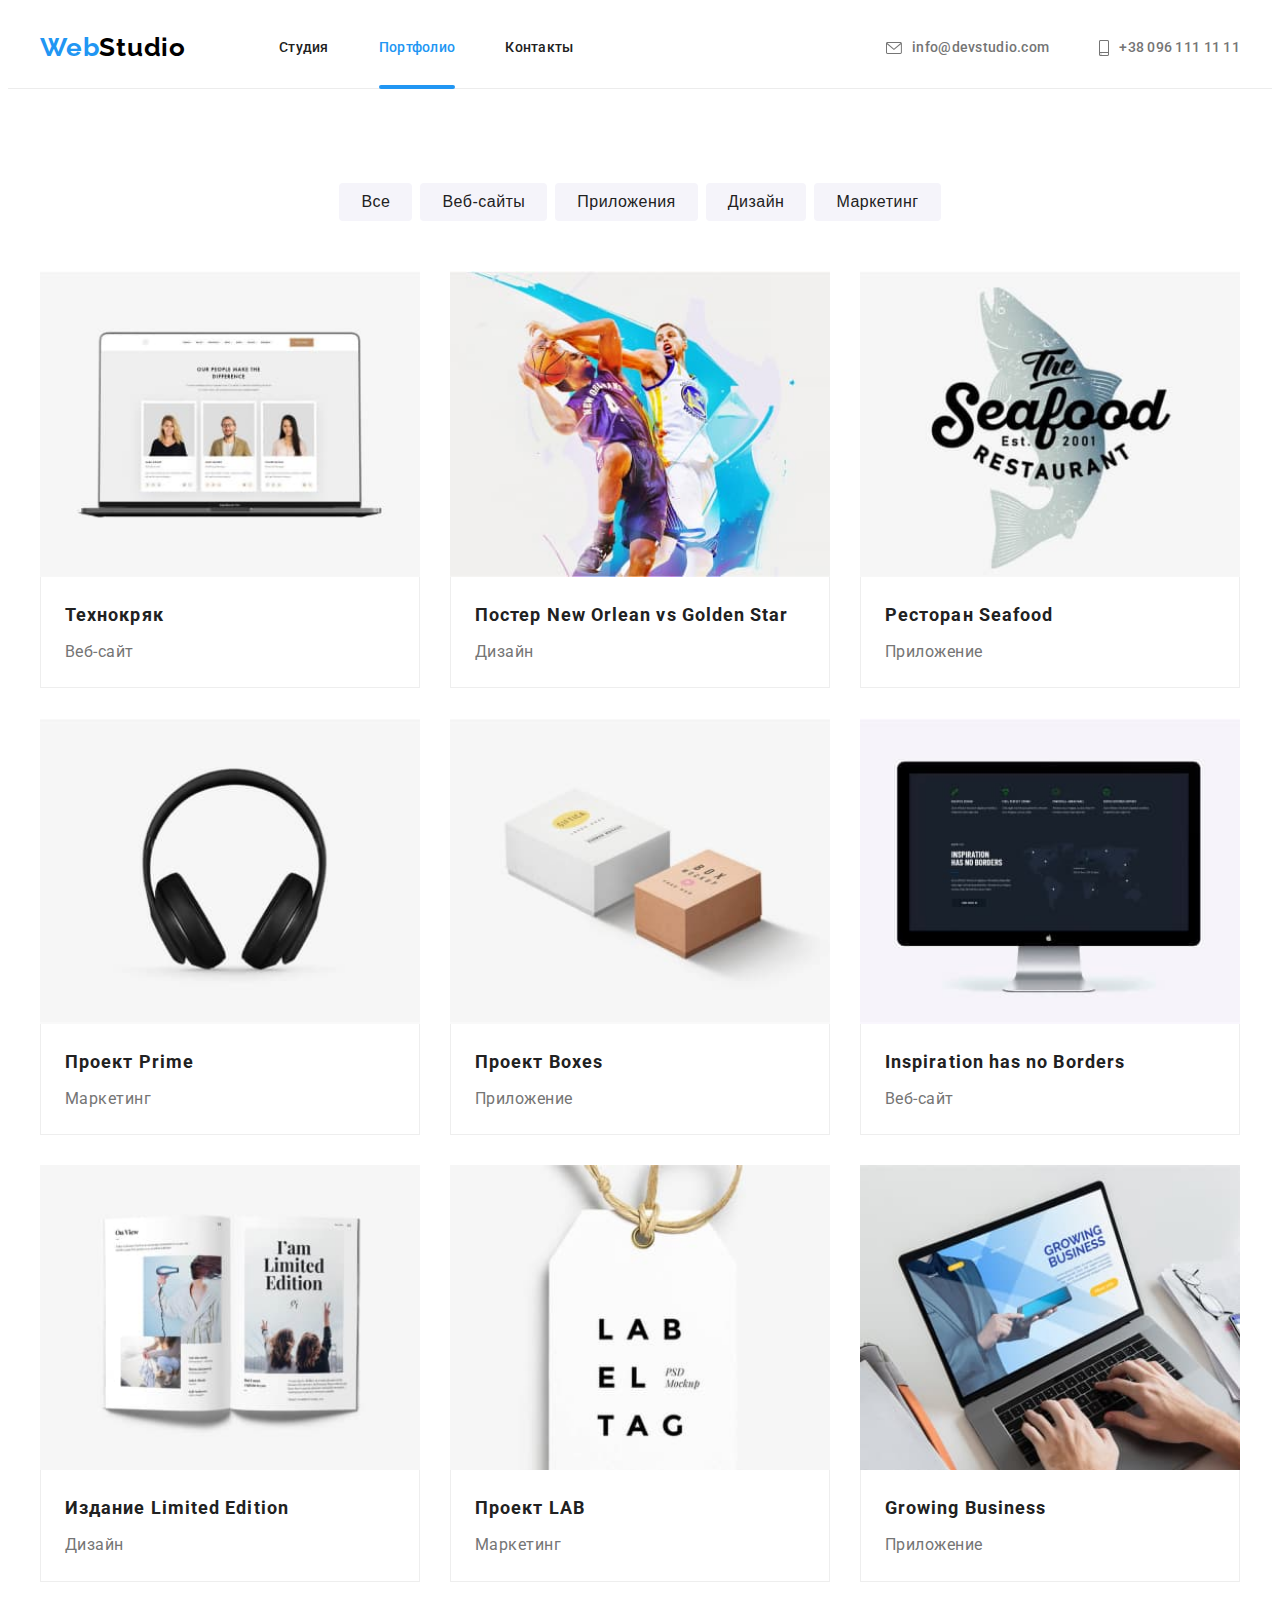
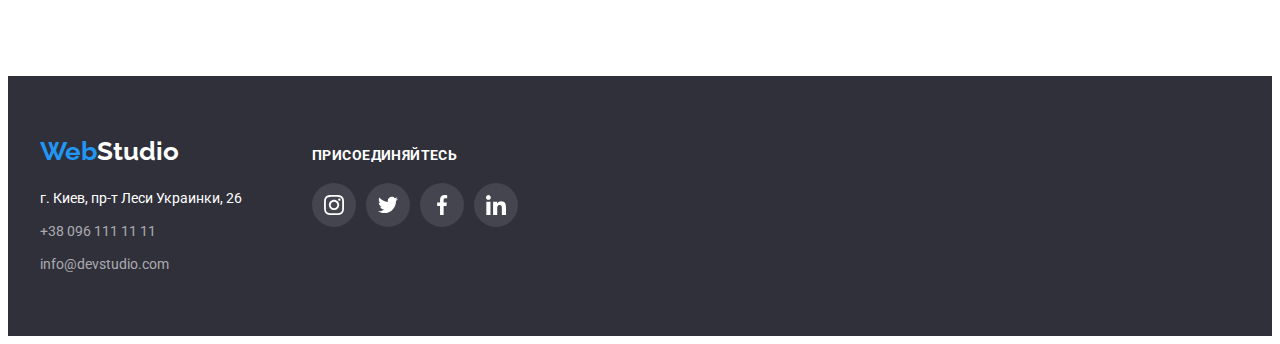
==== portfolio.html @ 2e7bf2f1 "исходные файлы + формы" ====
<!DOCTYPE html>
<html lang="ru">

<head>
    <meta charset="UTF-8">
    <meta http-equiv="X-UA-Compatible" content="IE=edge">
    <meta name="viewport" content="width=device-width, initial-scale=1.0">
    <title>ВебСтудия</title>
    <link rel="preconnect" href="https://fonts.googleapis.com">
    <link rel="preconnect" href="https://fonts.gstatic.com" crossorigin>
    <link href="https://fonts.googleapis.com/css2?family=Raleway:wght@700&family=Roboto:wght@400;500;700;900&display=swap"
        rel="stylesheet">
    <link rel="stylesheet" href="https://cdnjs.cloudflare.com/ajax/libs/modern-normalize/1.1.0/modern-normalize.min.css"
            integrity="sha512-wpPYUAdjBVSE4KJnH1VR1HeZfpl1ub8YT/NKx4PuQ5NmX2tKuGu6U/JRp5y+Y8XG2tV+wKQpNHVUX03MfMFn9Q=="
            crossorigin="anonymous" referrerpolicy="no-referrer" />
    <link rel="stylesheet" href="./css/styles.css">

</head>

<body>
    
    <!-- Шапка -->
   
<header class="header-box">
    <div class="nav-container container">
        <nav class="navbar">
            <a href="#" class="logo"><span class="accent">Web</span>Studio
            </a>
            <ul class="nav-links">
                <li class="nav-item"><a href="./index.html" class="nav-link">Студия</a></li>
                <li class="nav-item"><a href="./portfolio.html" class="nav-link current">Портфолио</a></li>
                <li class="nav-item"><a href="#" class="nav-link">Контакты</a></li>
            </ul>
        </nav>
        <ul class="contacts-links">
            <li class="contact-item"><a href="mailto:info@devstudio.com" class="contacts-link"><svg class="icon-envelope" width="16"
                        height="12">
                        <use href="./images/icon-sprite/icons.svg#icon-envelope"></use>
                    </svg>info@devstudio.com</a></li>
            <li class="contact-item"><a href="tel:+380961111111" class="contacts-link"><svg class="icon-smartphone"
                        width="10" height="16">
                        <use href="./images/icon-sprite/icons.svg#icon-smartphone"></use>
                    </svg> +38 096 111 11 11</a></li>
            

        </ul>
    </div>
</header>   
 <main>
        
       <section class="section">
           <div class="container">
           <h1 class="visually-hidden">portfolio</h1>
          <ul class="list-btns">
              <li class="item-btns"><button type="button" name="Все" class="item-btn">Все</button></li>
              <li class="item-btns"><button type="button" name="Веб-сайты" class="item-btn">Веб-сайты</button></li>
              <li class="item-btns"><button type="button" name="Приложения" class="item-btn">Приложения</button></li>
              <li class="item-btns"><button type="button" name="Дизайн" class="item-btn">Дизайн</button></li>
              <li class="item-btns"><button type="button" name="Маркетинг" class="item-btn">Маркетинг</button></li>
          </ul>
           <ul class="list-links">
               <li class="flex-element">
                    <a href="#" class="item-link">
                    <div class="img-thumb">
                        <img src="./images/portfolio/portfolio-1.jpg" alt="Веб-сайт Технокряк" width="370">
                        <div class="img-overlay">
                          <p>Технокряк это современная площадка распространения коронавируса. Компании используют этуплатформу для цифрового
                          шпионажа и атак на защищённые сервера конкурентов</p>
                        </div>
                    </div>
                       
                    
                        <div class="desc">
                            <h2 class="title-link">Технокряк</h2>
                            <p class="text-link">Веб-сайт</p>
                        </div>
                        
                    </a>
                  
               </li>

               <li class="flex-element">
                    <a href="#" class="item-link">
                        <div class="img-thumb">
                            <img src="./images/portfolio/portfolio-2.jpg" alt="Дизайн постера" width="370">
                            <div class="img-overlay">
                                <p>Технокряк это современная площадка распространения коронавируса. Компании используют эту
                                платформу для цифрового
                                шпионажа и атак на защищённые сервера конкурентов</p>
                            </div>
                        </div>
                        
                        <div class="desc">
                            <h2 class="title-link">Постер New Orlean vs Golden Star</h2>
                            <p class="text-link">Дизайн</p>
                        </div>
                        
                    </a> 
                   
               </li>

               <li class="flex-element">
                    <a href="#" class="item-link">
                        <div class="img-thumb">
                            <img src="./images/portfolio/portfolio-3.jpg" alt="Приложение для ресторана" width="370">
                            <div class="img-overlay">
                                <p>Технокряк это современная площадка распространения коронавируса. Компании используют этуплатформу для цифрового
                                    шпионажа и атак на защищённые сервера конкурентов</p>
                            </div>
                        </div>
        
                        
                        <div class="desc">
                            <h2 class="title-link">Ресторан Seafood</h2>
                            <p class="text-link">Приложение</p>
                        </div>
                        
                    </a>
                    
               </li>

               <li class="flex-element">
                    <a href="#" class="item-link">
                        <div class="img-thumb">
                            <img src="./images/portfolio/portfolio-4.jpg" alt="Маркетинг проекта" width="370">
                            <div class="img-overlay">
                                <p>Технокряк это современная площадка распространения коронавируса. Компании используют этуплатформу для цифрового
                                    шпионажа и атак на защищённые сервера конкурентов</p>
                            </div>
                        </div>
                     
                        <div class="desc">
                            <h2 class="title-link">Проект Prime</h2>
                            <p class="text-link">Маркетинг</p>
                        </div>
                        
                    </a>
                  
               </li>

               <li class="flex-element">
                    <a href="#" class="item-link">
                        <div class="img-thumb">
                            <img src="./images/portfolio/portfolio-5.jpg" alt="Приложение коробки" width="370">
                            <div class="img-overlay">
                                <p>Технокряк это современная площадка распространения коронавируса. Компании используют этуплатформу для цифрового
                                    шпионажа и атак на защищённые сервера конкурентов</p>
                            </div>
                        </div>
                                             
                        <div class="desc">
                            <h2 class="title-link">Проект Boxes</h2>
                            <p class="text-link">Приложение</p>
                        </div>
                       
                    </a>
                   
               </li>

               <li class="flex-element">
                    <a href="#" class="item-link">
                        <div class="img-thumb">
                            <img src="./images/portfolio/portfolio-6.jpg" alt="Веб-сайт вдохновение" width="370">
                            <div class="img-overlay">
                                <p>Технокряк это современная площадка распространения коронавируса. Компании используют этуплатформу для цифрового
                                    шпионажа и атак на защищённые сервера конкурентов</p>
                            </div>
                        </div>
                      
                        <div class="desc">
                            <h2 class="title-link">Inspiration has no Borders</h2>
                            <p class="text-link">Веб-сайт</p>
                        </div>
                        
                    </a>
                   
               </li>

               <li class="flex-element">
                    <a href="#" class="item-link">
                        <div class="img-thumb">
                            <img src="./images/portfolio/portfolio-7.jpg" alt="Дизайн издания" width="370">
                            <div class="img-overlay">
                                <p>Технокряк это современная площадка распространения коронавируса. Компании используют этуплатформу для цифрового
                                    шпионажа и атак на защищённые сервера конкурентов</p>
                            </div>
                        </div>
                       
                        <div class="desc">
                            <h2 class="title-link">Издание Limited Edition</h2>
                            <p class="text-link">Дизайн </p>
                        </div>
                        
                    </a>
                   
               </li>

               <li class="flex-element">
                    <a href="#" class="item-link">
                        <div class="img-thumb">
                            <img src="./images/portfolio/portfolio-8.jpg" alt="Маркетинг лаборатории" width="370">
                            <div class="img-overlay">
                                <p>Технокряк это современная площадка распространения коронавируса. Компании используют этуплатформу для цифрового
                                    шпионажа и атак на защищённые сервера конкурентов</p>
                            </div>
                        </div>
                      
                        <div class="desc">
                            <h2 class="title-link">Проект LAB</h2>
                            <p class="text-link">Маркетинг</p>
                        </div>
                        
                    </a>
                   
               </li>

               <li class="flex-element">
                    <a href="" class="item-link">
                        <div class="img-thumb">
                            <img src="./images/portfolio/portfolio-9.jpg" alt="Приложение бизнес" width="370">
                            <div class="img-overlay">
                                <p>Технокряк это современная площадка распространения коронавируса. Компании используют этуплатформу для цифрового
                                шпионажа и атак на защищённые сервера конкурентов</p>
                            </div>
                        </div>
                      
                        <div class="desc">
                            <h2 class="title-link">Growing Business</h2>
                            <p class="text-link">Приложение</p>
                        </div>
                        
                    </a>
                   
               </li>
           </ul>
        </div>
       </section> 
        

    </main>
    <!-- footer -->
    <footer class="footer-box">
        <div class="container footer-container">
            
                <div class="address-box">
                    <a href="#" class="logo-white"><span class="accent">
                            Web</span>Studio
                    </a>
    
                    <address class="address">
                        <ul clas="address-list">
                            <li class="address-item">
                                <p class="list-text text-white">г. Киев, пр-т Леси Украинки, 26</p>
                            </li>
                            <li class="address-item">
                                <a href="tel:+380961111111" class="list-text footer-contact">+38 096 111 11 11</a>
                            </li>
                            <li class="address-item">
                                <a href="mailto:info@devstudio.com" class="list-text footer-contact">info@devstudio.com</a>
                            </li>
                        </ul>
                    </address>
                </div>
                <div class="social-box">
                    <h3 class="join-suptitle">присоединяйтесь</h3>
                    <ul class="items-list">
                        <li class="social-item social-footer">
                            <a href="#" class="social-link">
                                <svg class="icon-instagram" width="20" height="20">
                                    <use href="./images/icon-sprite/icons.svg#icon-instagram"></use>
                                </svg>
                            </a>
                        </li>
                        <li class="social-item social-footer">
                            <a href="#" class="social-link">
                                <svg class="icon-twitter" width="20" height="20">
                                    <use href="./images/icon-sprite/icons.svg#icon-twitter"></use>
                                </svg>
                            </a>
                        </li>
                        <li class="social-item social-footer">
                            <a href="#" class="social-link">
                                <svg class="icon-facebook" width="20" height="20">
                                    <use href="./images/icon-sprite/icons.svg#icon-facebook"></use>
                                </svg>
                            </a>
                        </li>
                        <li class="social-item social-footer">
                            <a href="#" class="social-link">
                                <svg class="icon-linkedin" width="20" height="20">
                                    <use href="./images/icon-sprite/icons.svg#icon-linkedin"></use>
                                </svg>
                            </a>
                        </li>
                    </ul>
                </div>
            
        </div>
    
    
    </footer>
    </body>
    
    </html>
---- css/styles.css ----
:root {
  --primary-color: #ffffff;
  --secondary-color: #f5f4fa;
  --accent-color: #2196f3;

  --text-primary: #757575;
  --text-secondary: #212121;
  --text-white: #ffffff;
  --timing-function: cubic-bezier(0.4, 0, 0.2, 1);

  /* color hero, footer #2f303a*/
}

body {
  font-family: 'Roboto', sans-serif;
  color: var(--text-primary);
}
/* Utilities */
h1,
h2,
h3,
p {
  margin: 0;
}

ul {
  padding: 0;
  margin: 0;
  list-style: none;
}
a {
  text-decoration: none;
}

.section {
  max-width: 1600px;
  margin-right: auto;
  margin-left: auto;
  padding-top: 94px;
  padding-bottom: 94px;
}

.container {
  width: 1200px;
  padding-left: 15px;
  padding-right: 15px;
  /* outline: 1px solid green; */
  margin-left: auto;
  margin-right: auto;
}

/* Header */
.header-box {
  height: 80px;
  border-bottom: 1px solid #ececec;
}
.nav-container {
  display: flex;
}
.logo {
  /* display: flex;
  align-items: center; */
  font-family: 'Raleway', sans-serif;
  font-weight: 700;
  font-size: 26px;
  line-height: 1.2;
  color: #000000;
  text-decoration: none;
  letter-spacing: 0.03em;
}
.accent {
  color: var(--accent-color);
}
.navbar {
  display: flex;
  align-items: center;
}
.nav-link {
  font-weight: 500;
  font-size: 14px;
  line-height: 1.14;
  color: var(--text-secondary);
  letter-spacing: 0.02em;
  padding-top: 32px;
  padding-bottom: 32px;
  display: block;
  text-decoration: none;
  transition: color 250ms var(--timing-function);
}

.nav-item + .nav-item {
  margin-left: 50px;
}
.nav-item {
  position: relative;
  align-items: center;
}
.nav-container {
  display: flex;
  align-items: center;
}

.nav-links {
  display: flex;
  list-style: none;
  margin-left: 93px;
}

.nav-link:hover,
.nav-link:focus,
.contacts-link:hover,
.contacts-link:focus,
.current {
  color: var(--accent-color);
}
.nav-link.current::after {
  content: '';

  position: absolute;
  bottom: -1px;
  left: 0;

  display: block;
  width: 100%;
  height: 4px;
  border-radius: 2px;
  background-color: var(--accent-color);
}
.contact-item + .contact-item {
  margin-left: 50px;
}

.contacts-link {
  display: flex;
  font-weight: 500;
  font-size: 14px;
  line-height: 1.14;
  color: var(--text-primary);
  letter-spacing: 0.02em;
  text-decoration: none;
  align-items: center;
  transition: color 250ms var(--timing-function);
}
.contacts-links {
  display: flex;
  margin-left: auto;
  align-items: center;
}
.contacts-link:hover svg,
.contacts-link:focus svg {
  fill: var(--accent-color);
}
.icon-smartphone {
  fill: var(--text-primary);
  margin-right: 10px;
  transition: fill 250ms var(--timing-function);
}
.icon-envelope {
  fill: var(--text-primary);
  margin-right: 10px;
}

/* Hero */

.title-hero {
  font-weight: 900;
  font-size: 44px;
  line-height: 1.4;
  color: var(--text-white);
  letter-spacing: 0.06em;
  text-align: center;
  text-transform: uppercase;
}
.hero-box {
  max-width: 1600px;
  padding-top: 200px;
  padding-bottom: 200px;
  background: #2f303a;
  text-align: center;
  margin-left: auto;
  margin-right: auto;
  background-size: cover;
  background-position: center;
  background-image: linear-gradient(to right, rgba(47, 48, 58, 0.4), rgba(47, 48, 58, 0.4)),
    url(../images/Img-bg.jpg);
}
.hero-btn {
  display: inline-block;
  background: var(--accent-color);
  color: var(--text-white);
  width: 200px;
  height: 50px;
  box-shadow: 0px 4px 4px rgba(0, 0, 0, 0.15);
  border-radius: 4px;
  border: transparent;
  cursor: pointer;
  align-items: center;
  text-align: center;
  padding: 10px 32px;
  margin-top: 30px;
  transition: color 250ms var(--timing-function);
  cursor: pointer;
}
.hero-btn:hover,
.hero-btn:focus {
  background: #188ce8;
}

/* Advantages  */

.advantage-list {
  display: flex;
}

.advantag-box {
  margin-right: -30px;
  margin-bottom: -30px;
}
.advantage-item {
  flex-basis: calc((100%-30 * 3) / 4);
}
.advantage-item:not(:last-child) {
  margin-right: 30px;
}
/* .advantage-item::before {
  display: block;
  content: '';
  height: 120px;
  background-size: 60px;
  background-repeat: no-repeat;
  background-position: center;
  background-color: var(--secondary-color);
}
.icon-antena::before {
  background-image: url(../images/icon-advantage/antenna_.svg);
}
.icon-clock::before {
  background-image: url(../images/icon-advantage/clock_.svg);
}
.icon-diagram::before {
  background-image: url(../images/icon-advantage/diagram_.svg);
}
.icon-astronaut::before {
  background-image: url(../images/icon-advantage/astronaut_.svg);
} */
.visually-hidden {
  position: absolute;
  clip: rect(0 0 0 0);
  width: 1px;
  height: 1px;
  margin: -1px;
}
.advantages-subtitle {
  font-weight: 700;
  font-size: 14px;
  line-height: 1.14;
  letter-spacing: 0.03em;
  color: var(--text-secondary);
  margin-bottom: 10px;
  text-transform: uppercase;
  margin-top: 30px;
  /* outline: 1px solid tomato; */
}

.advantages-text {
  font-weight: 500;
  font-size: 14px;
  line-height: 1.7;
  letter-spacing: 0.03em;
}
.icon-box {
  padding: 25px 0;
  background-color: var(--secondary-color);
  display: flex;
  align-items: center;
  justify-content: center;
}
/* Work */
.work-box {
  padding-top: 0;
}
.title {
  font-weight: 700;
  font-size: 36px;
  line-height: 1.17;
  color: var(--text-secondary);
  letter-spacing: 0.03em;
  text-align: center;
  margin-bottom: 50px;
  /* outline: 1px solid tomato; */
}
.work-list {
  display: flex;
}
.work-item {
  flex-basis: calc((100%-30px * 2) / 3);
  position: relative;
}
.work-item:not(:last-child) {
  margin-right: 30px;
}
.work-text {
  position: absolute;
  bottom: 0;
  left: 0;
  width: 100%;
  height: 70px;
  background: rgba(47, 48, 58, 0.8);
  font-size: 14px;
  line-height: 1.14;
  text-align: center;
  padding-top: 27px;
  letter-spacing: 0.03em;
  text-transform: uppercase;

  color: var(--text-white);
}
/* Team */
.team-list {
  display: flex;
}
.team-box {
  background: var(--secondary-color);
}
.team-item {
  background: var(--secondary-color);
  flex-basis: calc((100%-30px * 3) / 4);
  text-align: center;
}
.team-item:not(:last-child) {
  margin-right: 30px;
}
.team-subtitle {
  font-weight: 500;
  font-size: 16px;
  line-height: 1.2;
  color: var(--text-secondary);
  letter-spacing: 0.03em;
  margin-bottom: 10px;
}
.team-text {
  font-size: 16px;
  line-height: 1.2;
  letter-spacing: 0.03em;
}
.card-box {
  text-align: center;
  background-color: var(--primary-color);
  padding-top: 30px;
  padding-bottom: 30px;
  border-radius: 0px 0px 4px 4px;
  box-shadow: 0px 1px 3px rgba(0, 0, 0, 0.12), 0px 1px 1px rgba(0, 0, 0, 0.14),
    0px 2px 1px rgba(0, 0, 0, 0.2);
}

.social-item {
  width: 44px;
  height: 44px;
  /* border-radius: 50% 50%; */
  display: flex;
  align-items: center;
  justify-content: center;
}
.social-item:not(:last-child) {
  margin-right: 10px;
}
.social-link:hover,
.social-link:focus {
  background-color: var(--accent-color);
}
.social-link:hover svg,
.social-link:focus svg {
  fill: white;
}
.social-list {
  display: flex;
  align-items: center;
  justify-content: center;
  margin-top: 16px;
}
.social-link {
  display: flex;
  align-items: center;
  justify-content: center;
  fill: #afb1b8;
  width: 100%;
  height: 100%;
  /* width: 44px;
  height: 44px; */
  border-radius: 50% 50%;

  transition: background-color 250ms var(--timing-function);
}
.social-link svg {
  transition: fiil 250ms var(--timing-function);
}
/* Clients */
.list-clients {
  display: flex;
}
.link-client {
  width: 100%;
  height: 100%;
  padding: 16px 32px;
  display: block;
  border: 1px solid #afb1b8;
  border-radius: 4px;
  transition: border 250ms var(--timing-function);
}
.item-client:not(:last-child) {
  margin-right: 30px;
}
.item-client {
  width: 170px;
  height: 92px;
  display: flex;
  align-items: center;
  justify-content: center;
}
.link-client:focus,
.link-client:hover {
  border: 1px solid var(--accent-color);
}
.icon-logo {
  fill: #afb1b8;
}
.link-client svg {
  transition: fill 250ms var(--timing-function);
}
.link-client:focus svg,
.link-client:hover svg {
  fill: var(--accent-color);
}
/* Footer */

.footer-box {
  max-width: 1600px;
  margin-right: auto;
  margin-left: auto;
  padding-top: 60px;
  padding-bottom: 60px;
  background: #2f303a;
}
.footer-container {
  display: flex;
  align-items: baseline;
}
.social-box {
  margin-left: 70px;
}
.logo-white {
  font-family: 'Raleway', sans-serif;
  font-weight: 700;
  font-size: 26px;
  line-height: 1.2;
  color: #ffffff;
  text-decoration: none;
}
.items-list {
  display: flex;
}
.list-text {
  font-style: normal;
  color: rgba(255, 255, 255, 0.6);
  font-weight: 400;
  font-size: 14px;
  line-height: 1.7;
}
.text-white {
  color: var(--text-white);
}
.address-item:not(:last-child) {
  margin-bottom: 9px;
}
.address {
  margin-top: 20px;
}
.footer-contact {
  transition: color 250ms var(--timing-function);
}
.footer-contact:hover,
.footer-contact:focus {
  color: var(--accent-color);
}
.join-suptitle {
  font-size: 14px;
  line-height: 16px;
  letter-spacing: 0.03em;
  text-transform: uppercase;
  margin-bottom: 20px;
  color: var(--text-white);
}
.social-footer {
  background-color: rgba(255, 255, 255, 0.1);
  border-radius: 50% 50%;
}
.social-footer svg {
  fill: var(--primary-color);
}
.footer-form {
  display: flex;
  align-items: center;
  margin-top: 20px;
}
.join-form {
  margin-left: 93px;
}
.btn-join {
  display: flex;
  justify-content: center;
  align-items: center;
  width: 200px;
  height: 50px;
  font-size: 16px;
  line-height: 1.9;
  letter-spacing: 0.06em;
  color: var(--text-white);
  background: var(--accent-color);
  box-shadow: 0px 4px 4px rgba(0, 0, 0, 0.15);
  border-radius: 4px;
  border: transparent;
  transition: background-color 250ms var(--timing-function);
  cursor: pointer;
}
.btn-join:hover,
.btn-join:focus {
  background-color: #188ce8;
  box-shadow: 0px 4px 4px rgba(0, 0, 0, 0.15);
}
.icon-send {
  margin-left: 10px;
}
.join-text {
  font-style: normal;
  font-weight: bold;
  font-size: 14px;
  line-height: 1.14;
  letter-spacing: 0.03em;
  text-transform: uppercase;
  color: var(--text-white);
}
/* .join-mail  */
.footer-form input {
  width: 358px;
  height: 50px;
  border: 1px solid rgba(255, 255, 255, 0.3);
  filter: drop-shadow(0px 4px 4px rgba(0, 0, 0, 0.15));
  border-radius: 4px;
  background-color: transparent;
  margin-right: 12px;
  display: inline-block;
  padding-left: 16px;
  font-size: 16px;
  line-height: 1.25;
  letter-spacing: 0.03em;

  color: rgba(255, 255, 255, 0.6);
}
/* Modal */
.backdrop {
  position: fixed;
  top: 0;
  left: 0;
  width: 100%;
  height: 100%;
  background-color: rgba(0, 0, 0, 0.2);
  opacity: 1;
  transition: opacity 250ms var(--timing-function);
}
.backdrop.is-hidden {
  opacity: 0;
  pointer-events: none;
}
.backdrop.is-hidden .modal {
  transform: translate(-50%, -50%) scale(0.5);
  opacity: 0;
}
.modal {
  position: absolute;
  top: 50%;
  left: 50%;
  width: 528px;
  height: 581px;

  background-color: #fff;
  box-shadow: 0px 1px 3px rgba(0, 0, 0, 0.12), 0px 1px 1px rgba(0, 0, 0, 0.14),
    0px 2px 1px rgba(0, 0, 0, 0.2);
  border-radius: 4px;

  transform: translate(-50%, -50%) scale(1);
  opacity: 1;
  transition: transform 250ms var(--timing-function);
}

.modal p {
  display: block;
  width: 100%;
  height: 100%;
}
.close {
  position: absolute;

  display: flex;
  align-items: center;
  justify-content: center;
  top: 8px;
  right: 8px;
  width: 30px;
  height: 30px;
  border-radius: 50% 50%;
  background-color: var(--primary-color);
  border: 1px solid rgba(0, 0, 0, 0.1);
  cursor: pointer;
  outline: none;
  transition: fill 250ms --text-white;
  /* background-image: url(../images/icon-sprite/icon-close.svg);
  background-repeat: no-repeat;
  background-position: center; */
}
.close:focus .icon-close,
.close:hover .icon-close {
  fill: var(--accent-color);
}
.icon-close {
  fill: #000;
}
.title-form {
  font-weight: bold;
  font-size: 20px;
  line-height: 1.2;
  text-align: center;
  letter-spacing: 0.03em;
  color: var(--text-secondary);
  margin-bottom: 12px;
}
.form {
  padding: 40px;
}
.form-field {
  position: relative;
  display: flex;
  flex-direction: column;
  font-weight: normal;
  font-size: 12px;
  line-height: 1.16;
  letter-spacing: 0.01em;
  color: var(--text-primary);
  cursor: pointer;
}
.form-field input {
  position: relative;
  width: 448px;
  height: 40px;
  border: 1px solid rgba(33, 33, 33, 0.2);
  border-radius: 4px;
  margin-top: 4px;
  margin-bottom: 10px;
  padding-left: 42px;
  font-weight: normal;
  font-size: 12px;
  line-height: 1.16;
  letter-spacing: 0.01em;
  color: var(--text-primary);
  cursor: pointer;
}
.btn-modal {
  margin-top: 30px;
  margin-left: 124px;
  margin-right: 124px;
}

.icon-form {
  position: absolute;
  top: 40%;
  left: 15px;
}
/* .form-field:focus-within > .icon-form {
  fill: var(--accent-color);
  border-color: var(--accent-color);
} */

.form-field input:hover,
.form-field input:hover ~ .icon-form,
.form-field input:focus,
.form-field input:focus ~ .icon-form {
  fill: var(--accent-color);
  border-color: var(--accent-color);
}
.form-field textarea {
  width: 448px;
  height: 120px;
  border: 1px solid rgba(33, 33, 33, 0.2);
  border-radius: 4px;
  margin-top: 4px;
  margin-bottom: 20px;
  padding: 12px 16px;
  font-weight: normal;
  font-size: 12px;
  line-height: 1.16;
  letter-spacing: 0.01em;
  color: var(--text-primary);
  resize: none;
}
textarea::placeholder {
  font-size: 12px;
  line-height: 14px;
  letter-spacing: 0.01em;

  color: rgba(117, 117, 117, 0.5);
}
.check-text {
  margin-left: 30px;
  font-weight: normal;
  font-size: 14px;
  line-height: 1.7;
  letter-spacing: 0.03em;
  color: var(--text-primary);
}
.form-checkbox {
  display: flex;
  align-items: center;
  position: relative;
}

.form-checkbox input {
  margin-top: 20px;
}
.checkbox:checked + .icon-check {
  background-image: url(../images/icon-sprite/icon-check.svg);
  background-color: var(--accent-color);
  border: transparent;
}
.form-checkbox a {
  color: var(--accent-color);
  text-decoration: underline;
}
.icon-check {
  position: absolute;
  margin-left: 12px;
  display: block;
  width: 15px;
  height: 15px;
  border: 2px solid #212121;
  border-radius: 2px;
}
.checkbox {
  position: absolute;
  width: 1px;
  height: 1px;
  margin: -1px;
  border: 0;
  padding: 0;
  clip: rect(0 0 0 0);
  overflow: hidden;
}

/* Portfolio */
.img-thumb {
  position: relative;
  overflow: hidden;
}

/* .img-overlay::before {
  display: inline-block;
  content: '';
  position: absolute;
  top: 0;
  left: 0;
  width: 100%;
  height: 100%;
  background: rgba(33, 150, 243, 0.9);
  transform: translateY(100%);
  opacity: 0;
  transition: transform 250ms cubic-bezier(0.4, 0, 0.2, 1);
} */
.img-overlay {
  width: 100%;
  height: 100%;
  position: absolute;
  top: 0;
  left: 0;
  color: var(--text-white);
  font-size: 18px;
  line-height: 1.6;
  letter-spacing: 0.03em;
  padding: 63px 24px;
  background: rgba(33, 150, 243, 0.9);
  transform: translateY(100%);
  transition: transform 250ms var(--timing-function);
}
/* .item-link:hover .img-overlay::before,
.item-link:focus .img-overlay::before {
  opacity: 1;
  transform: translateY(0);
  transition: transform 250ms cubic-bezier(0.4, 0, 0.2, 1);
} */
.item-link:hover .img-overlay,
.item-link:focus .img-overlay {
  opacity: 1;
  transform: translateY(0);
}

img {
  display: block;
  min-width: 100%;
  height: auto;
}
.item-btn {
  background-color: var(--secondary-color);
  border-radius: 4px;
  border: transparent;
  color: var(--text-secondary);
  font-weight: 500;
  font-size: 16px;
  line-height: 1.6;
  letter-spacing: 0.03em;
  cursor: pointer;
  align-items: center;
  padding: 6px 22px 6px 22px;
  transition: color 250ms var(--timing-function), background-color 250ms var(--timing-function),
    box-shadow 250ms var(--timing-function);
  cursor: pointer;
}
.list-btns {
  justify-content: center;
  margin-bottom: 50px;
}
.item-btns:not(:last-child) {
  margin-right: 8px;
}
.item-btn:hover,
.item-btn:focus {
  background: var(--accent-color);
  color: var(--text-white);
  box-shadow: 0px 3px 1px rgba(0, 0, 0, 0.1), 0px 1px 2px rgba(0, 0, 0, 0.08),
    0px 2px 2px rgba(0, 0, 0, 0.12);
}
.item-link {
  text-decoration: none;
  display: block;
  transition: box-shadow 250ms var(--timing-function);
}
.title-link {
  font-weight: 700;
  font-size: 18px;
  line-height: 2;
  letter-spacing: 0.06em;
  color: var(--text-secondary);
  margin-bottom: 4px;
}
.desc {
  padding-left: 24px;
  padding-right: 24px;
  padding-bottom: 20px;
  padding-top: 20px;
  border: 1px solid #eeeeee;
  border-top: none;
}
.text-link {
  font-size: 16px;
  letter-spacing: 0.03em;
  line-height: 1.9;
  font-weight: 400;
  color: var(--text-primary);
}

.list-btns {
  display: flex;
}

.list-links {
  /* outline: 1px solid tomato; */
  display: flex;
  flex-wrap: wrap;
}
.flex-element {
  width: calc((100% - 60px) / 3);
  /* outline: 1px solid teal; */
  display: block;
  margin-right: 30px;
  margin-bottom: 30px;
}

.flex-element:nth-child(3n) {
  margin-right: 0;
}
.flex-element:nth-last-child(-n + 3) {
  margin-bottom: 0;
}
.item-link:hover,
.item-link:focus {
  box-shadow: 0px 1px 1px rgba(0, 0, 0, 0.12), 0px 4px 4px rgba(0, 0, 0, 0.06),
    1px 4px 6px rgba(0, 0, 0, 0.16);
}
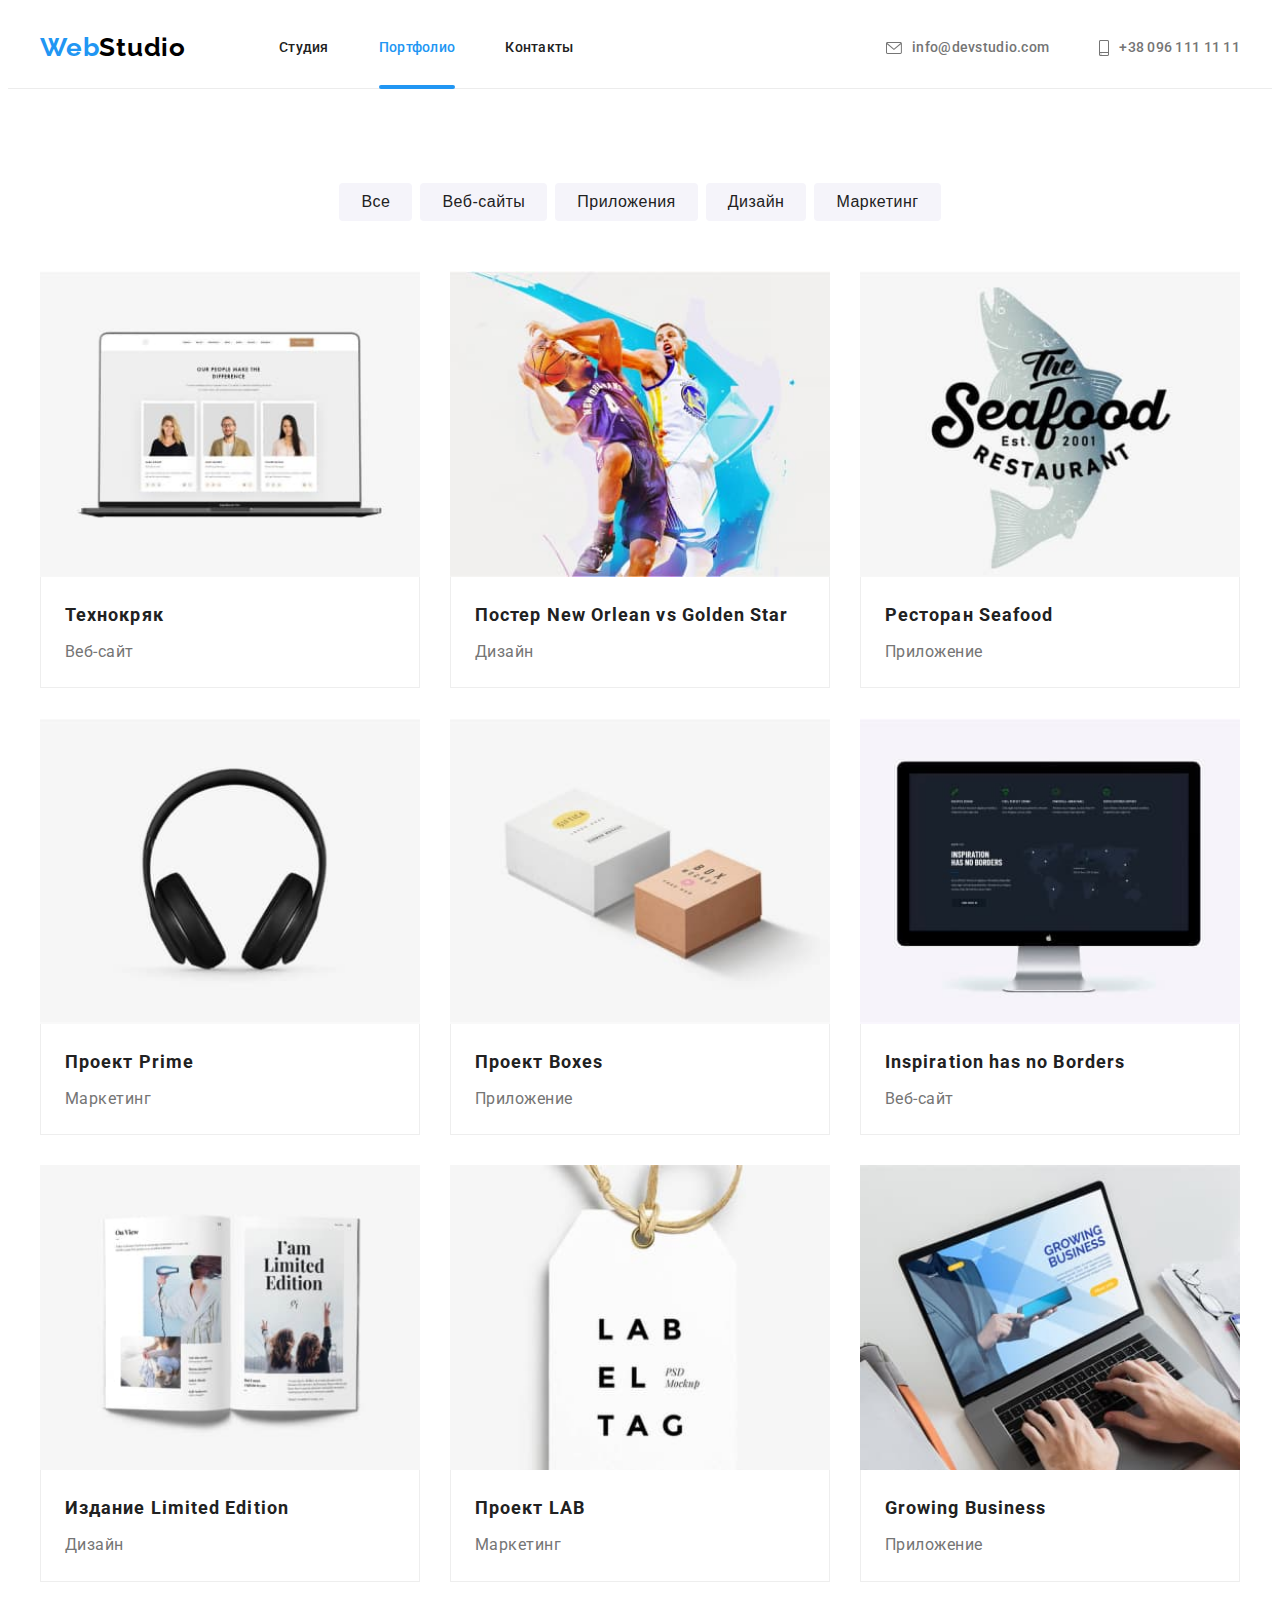
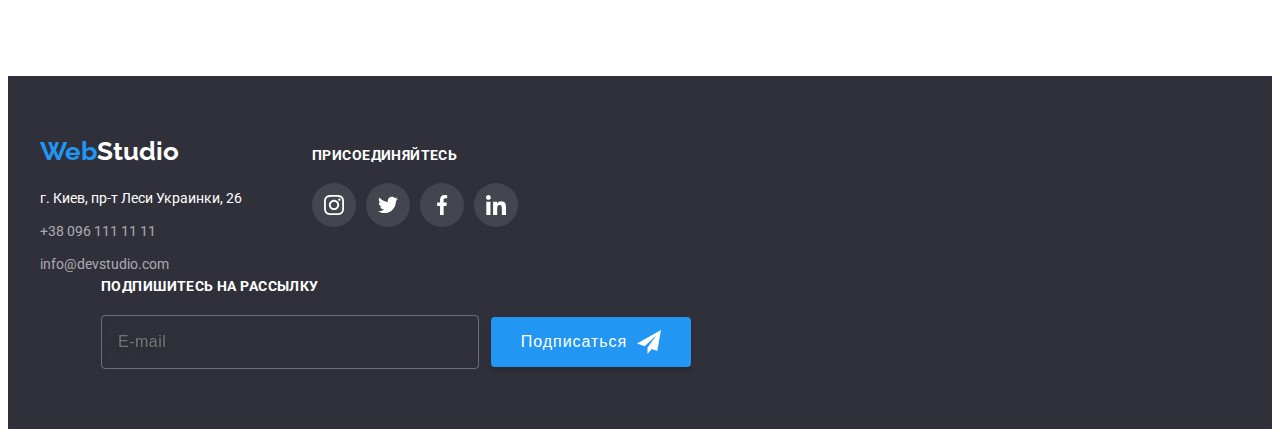
==== commit 4565122d: "добовляет  форму футера на странице портфолио" ====
--- a/portfolio.html
+++ b/portfolio.html
@@ -296,6 +296,18 @@
                 </div>
             
         </div>
+        <form class="join-form">
+            <b class="join-text">Подпишитесь на рассылку</b>
+            <div class="footer-form">
+                <input type="email" name="mail" id="mail" class="join-mail" placeholder="E-mail">
+                <button type="submit" class="btn-join">Подписаться
+                    <svg class="icon-send" width="24" height="24">
+                        <use href="./images/icon-sprite/icons.svg#icon-icon-send"></use>
+                    </svg>
+                </button>
+            </div>
+        
+        </form>
     
     
     </footer>
--- a/css/styles.css
+++ b/css/styles.css
@@ -612,7 +612,7 @@
   border: 1px solid rgba(0, 0, 0, 0.1);
   cursor: pointer;
   outline: none;
-  transition: fill 250ms --text-white;
+  transition: fill 2500ms var(--timing-function);
   /* background-image: url(../images/icon-sprite/icon-close.svg);
   background-repeat: no-repeat;
   background-position: center; */
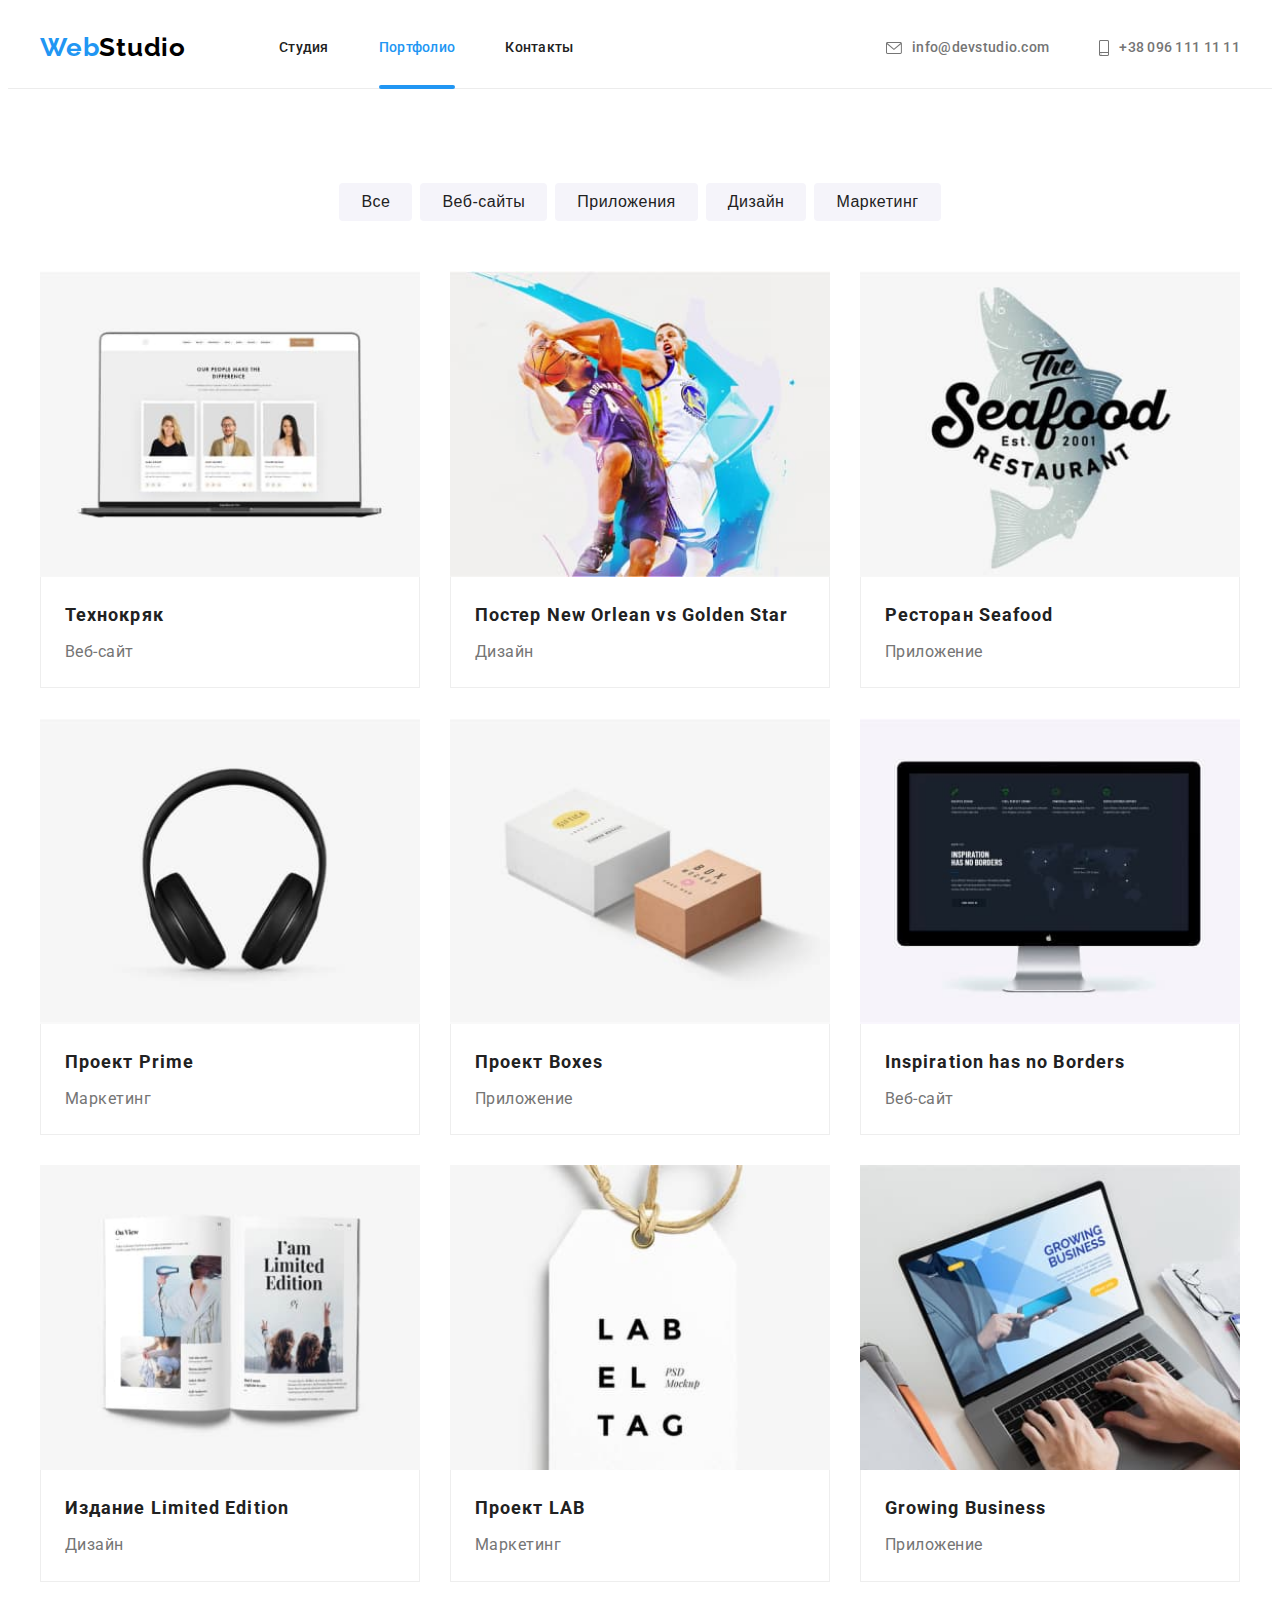
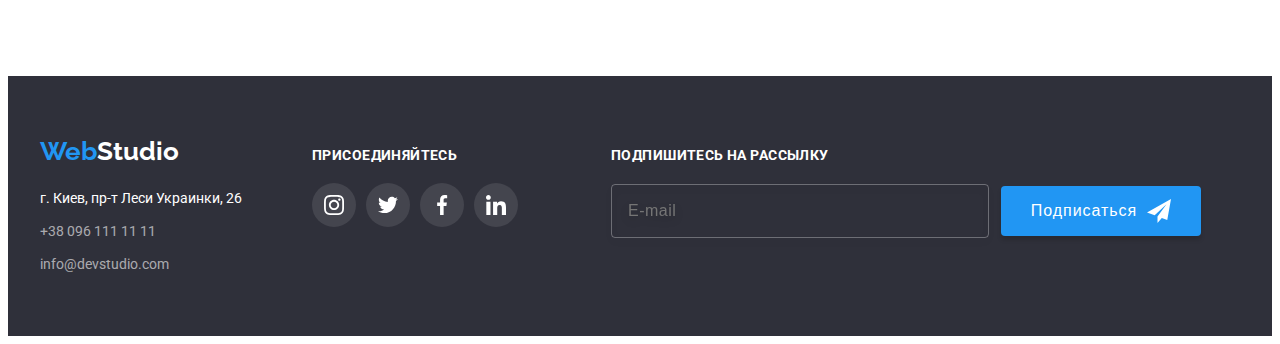
==== commit 7e66859f: "Update portfolio.html" ====
--- a/portfolio.html
+++ b/portfolio.html
@@ -239,63 +239,62 @@
 
     </main>
     <!-- footer -->
-    <footer class="footer-box">
-        <div class="container footer-container">
-            
-                <div class="address-box">
-                    <a href="#" class="logo-white"><span class="accent">
-                            Web</span>Studio
-                    </a>
-    
-                    <address class="address">
-                        <ul clas="address-list">
-                            <li class="address-item">
-                                <p class="list-text text-white">г. Киев, пр-т Леси Украинки, 26</p>
-                            </li>
-                            <li class="address-item">
-                                <a href="tel:+380961111111" class="list-text footer-contact">+38 096 111 11 11</a>
-                            </li>
-                            <li class="address-item">
-                                <a href="mailto:info@devstudio.com" class="list-text footer-contact">info@devstudio.com</a>
-                            </li>
-                        </ul>
-                    </address>
-                </div>
-                <div class="social-box">
-                    <h3 class="join-suptitle">присоединяйтесь</h3>
-                    <ul class="items-list">
-                        <li class="social-item social-footer">
-                            <a href="#" class="social-link">
-                                <svg class="icon-instagram" width="20" height="20">
-                                    <use href="./images/icon-sprite/icons.svg#icon-instagram"></use>
-                                </svg>
-                            </a>
-                        </li>
-                        <li class="social-item social-footer">
-                            <a href="#" class="social-link">
-                                <svg class="icon-twitter" width="20" height="20">
-                                    <use href="./images/icon-sprite/icons.svg#icon-twitter"></use>
-                                </svg>
-                            </a>
-                        </li>
-                        <li class="social-item social-footer">
-                            <a href="#" class="social-link">
-                                <svg class="icon-facebook" width="20" height="20">
-                                    <use href="./images/icon-sprite/icons.svg#icon-facebook"></use>
-                                </svg>
-                            </a>
-                        </li>
-                        <li class="social-item social-footer">
-                            <a href="#" class="social-link">
-                                <svg class="icon-linkedin" width="20" height="20">
-                                    <use href="./images/icon-sprite/icons.svg#icon-linkedin"></use>
-                                </svg>
-                            </a>
-                        </li>
-                    </ul>
-                </div>
-            
+<footer class="footer-box">
+    <div class="container footer-container">
+        <!-- <div class="footer-container"> -->
+        <div class="address-box">
+            <a href="#" class="logo-white"><span class="accent">
+                    Web</span>Studio
+            </a>
+
+            <address class="address">
+                <ul clas="address-list">
+                    <li class="address-item">
+                        <p class="list-text text-white">г. Киев, пр-т Леси Украинки, 26</p>
+                    </li>
+                    <li class="address-item address-tel">
+                        <a href="tel:+380961111111" class="list-text footer-contact">+38 096 111 11 11</a>
+                    </li>
+                    <li class="address-item">
+                        <a href="mailto:info@devstudio.com" class="list-text footer-contact">info@devstudio.com</a>
+                    </li>
+                </ul>
+            </address>
         </div>
+        <div class="social-box">
+            <h3 class="join-suptitle">присоединяйтесь</h3>
+            <ul class="items-list">
+                <li class="social-item social-footer">
+                    <a href="#" class="social-link">
+                        <svg class="icon-instagram" width="20" height="20">
+                            <use href="./images/icon-sprite/icons.svg#icon-instagram"></use>
+                        </svg>
+                    </a>
+                </li>
+                <li class="social-item social-footer">
+                    <a href="#" class="social-link">
+                        <svg class="icon-twitter" width="20" height="20">
+                            <use href="./images/icon-sprite/icons.svg#icon-twitter"></use>
+                        </svg>
+                    </a>
+                </li>
+                <li class="social-item social-footer">
+                    <a href="#" class="social-link">
+                        <svg class="icon-facebook" width="20" height="20">
+                            <use href="./images/icon-sprite/icons.svg#icon-facebook"></use>
+                        </svg>
+                    </a>
+                </li>
+                <li class="social-item social-footer">
+                    <a href="#" class="social-link">
+                        <svg class="icon-linkedin" width="20" height="20">
+                            <use href="./images/icon-sprite/icons.svg#icon-linkedin"></use>
+                        </svg>
+                    </a>
+                </li>
+            </ul>
+        </div>
+
         <form class="join-form">
             <b class="join-text">Подпишитесь на рассылку</b>
             <div class="footer-form">
@@ -306,11 +305,14 @@
                     </svg>
                 </button>
             </div>
-        
+
         </form>
-    
-    
-    </footer>
-    </body>
+        <!-- </div> -->
+    </div>
+
+
+
+
+</footer>    </body>
     
     </html>